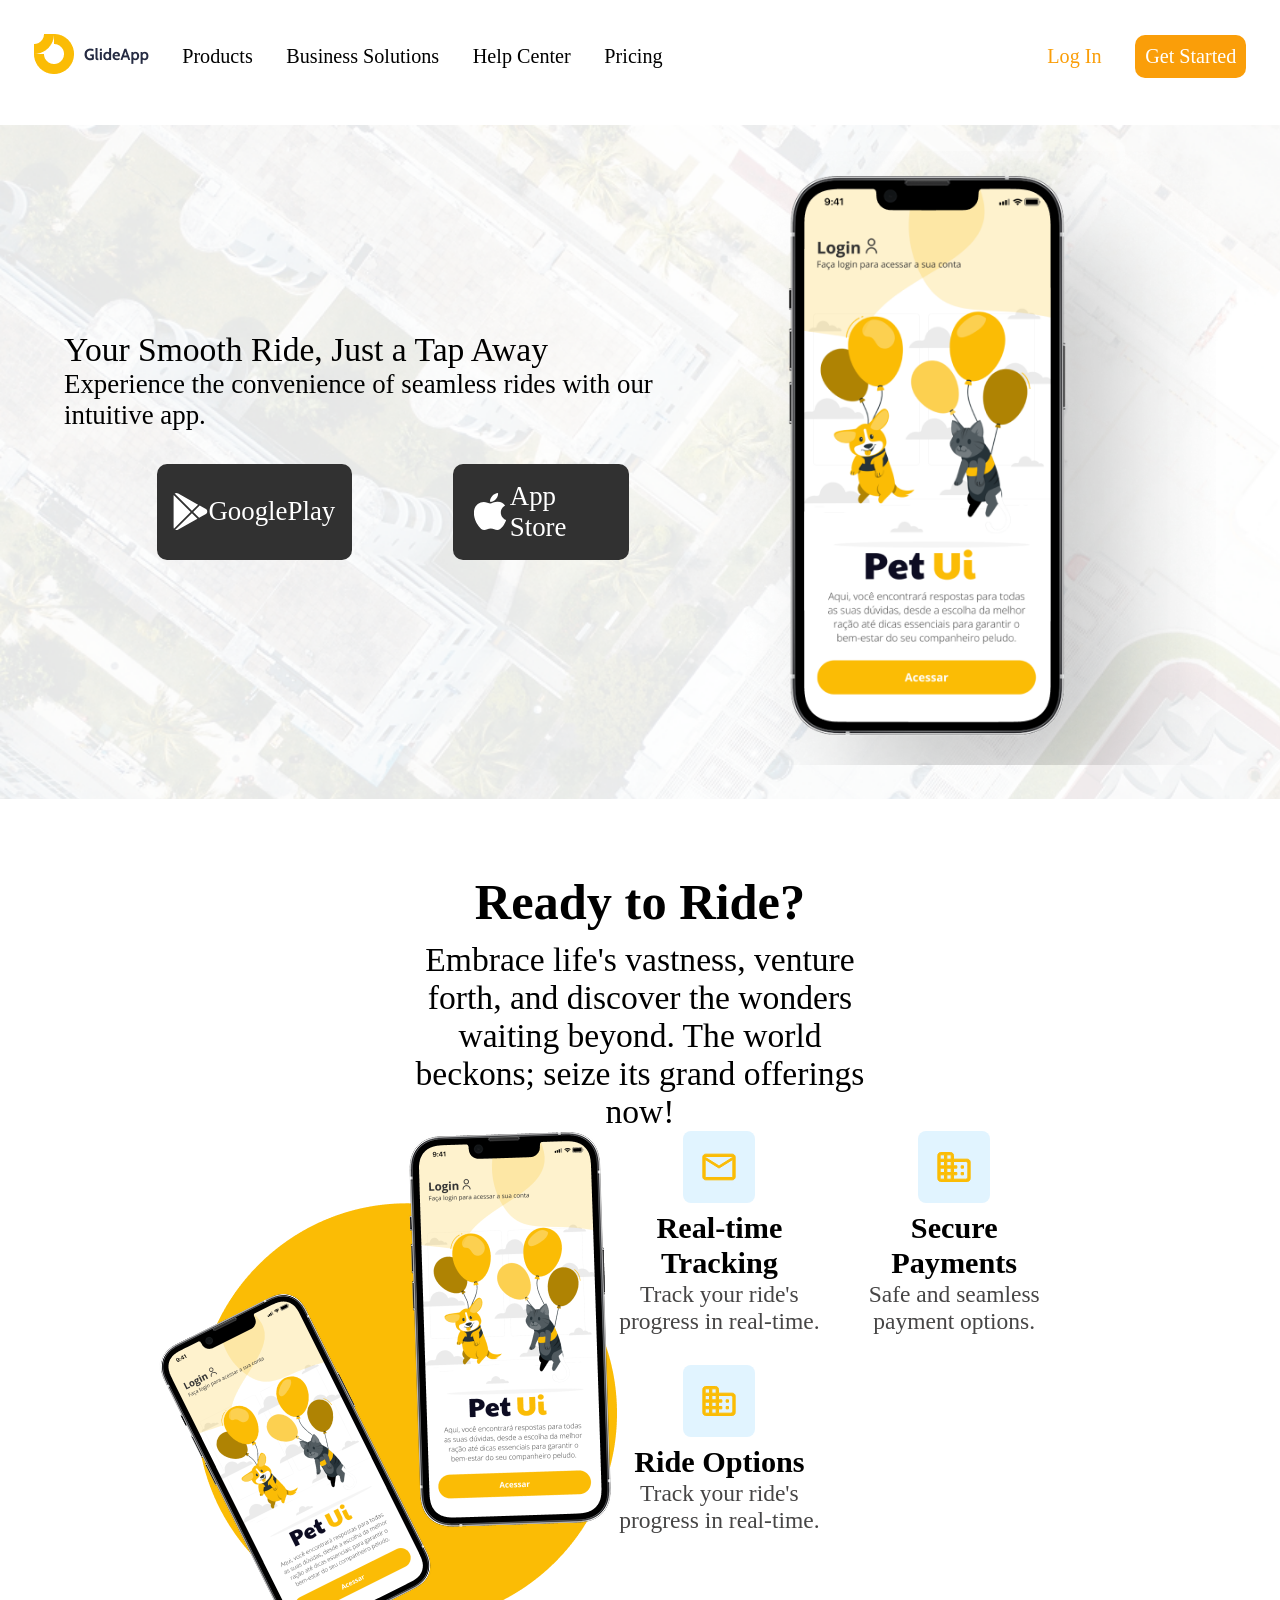
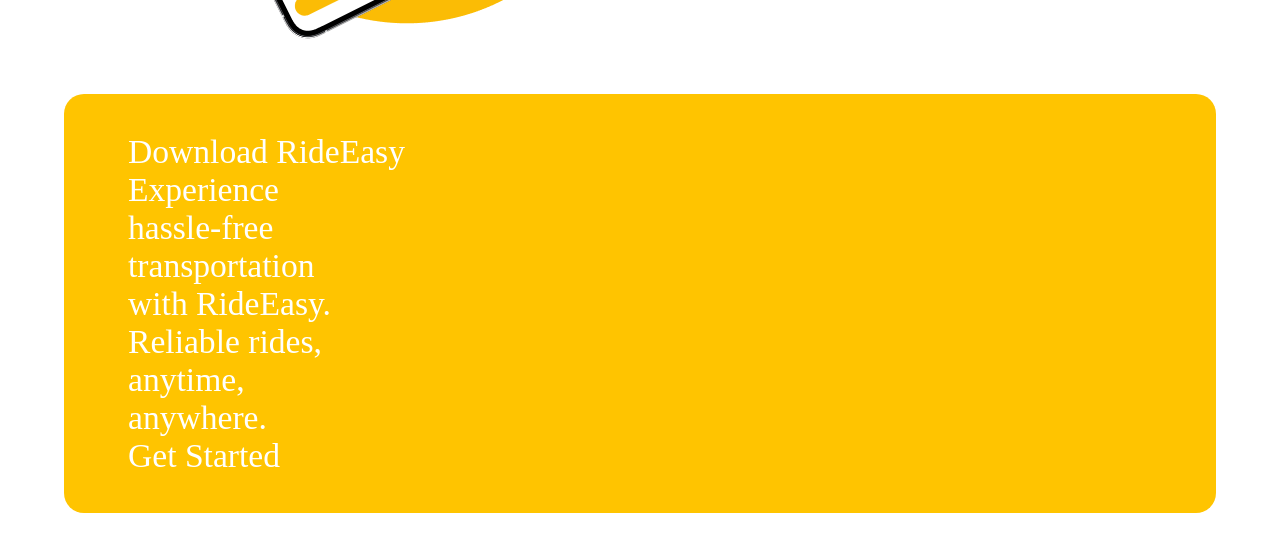
==== atv-taxi/index.html @ 40e9bbc4 "feat: taxi" ====
<!doctype html>
<html lang="en">
  <head>
    <meta charset="UTF-8" />
    <meta name="viewport" content="width=device-width, initial-scale=1.0" />
    <title>Atividade taxi</title>
    <link rel="stylesheet" href="css/reset.css" />
    <link rel="stylesheet" href="css/style.css" />
  </head>
  <body>
    <header>
      <nav>
        <ul>
          <li>
            <a href="index.html"><img src="images/logo-glide-app.png" alt /></a>
          </li>
          <li><a href="#"></a>Products</li>
          <li><a href="#"></a>Business Solutions</li>
          <li><a href="#"></a>Help Center</li>
          <li><a href="#"></a>Pricing</li>
        </ul>
        <ul>
          <li class="font-yellow"><a href="#">Log In</a></li>
          <li class="button-yellow"><a href="#">Get Started</a></li>
        </ul>
      </nav>
    </header>
    <main>
      <section class="banner">
        <div>
          <h1>Your Smooth Ride, Just a Tap Away</h1>
          <p>
            Experience the convenience of seamless rides with our intuitive app.
          </p>
          <p class="button">
                  <a href="#"><img src="images/icon-button-google.svg" alt="" /><span> GooglePlay</span></a>
                  <a href="#"><img src="images/icon-apple-ios.svg" alt="" /><span></span>App Store</span></a>
            </div>
              <div class="imge">
                  <img src="images/iphone-pet-ui.png" alt="" />
              </div>
          </p>
       
      </section>
      <section class="ready">
        <h2>Ready to Ride?</h2>
        <p>Embrace life's vastness, venture forth, and discover the wonders waiting beyond. The world beckons; seize its grand offerings now!</p>
        <div>
          <div class="imagem">
            <img src="images/smartphones-pet-uis.png" alt="imagem do app">

          </div>
          <div class="lista">
            <ul>
              <li>
                <img src="images/icon-back-blue-letter.svg" alt=" imagem carta">
                <h3>Real-time Tracking</h3>
                <p>Track your ride's progress in real-time.</p>
              </li>
                <li>
                <img src="images/icon-back-blue-building.svg" alt=" imagem construcao">
                <h3>Secure Payments</h3>
                <p>Safe and seamless payment options.</p>
              </li>
               </li>
                  <li>
                <img src="images/icon-back-blue-building.svg" alt=" imagem construcao">
                <h3>Ride Options</h3>
                <p>Track your ride's progress in real-time.</p>
              </li>
            </ul>

          </div>
        </div>

      </section>
      <section class="dow">
        <h2>Download RideEasy</h2>
        <p>Experience hassle-free transportation with RideEasy. Reliable rides, anytime, anywhere.</p>
        <a href="#">Get Started</a>

      </section>
    </main>
  </body>
</html>
---- atv-taxi/css/style.css ----
/* USO DIRETO */
html {
  font-size: clamp(1rem, calc(0.5rem + 2vw), 4rem);
}

/* === header === */

header {
    text-align: center;
    padding: 1rem 1rem;
    font-size: 0.9rem;
    align-items: center;
}

header li.font-yellow{
    color: rgb(250, 158, 9);
}

header li.button-yellow{
    background-color: rgb(250, 158, 9);;
    color: white;
    display: inline-block;
    padding: 10px;
    border-radius: 10px;
    align-items: ce
    ;
}
.banner{
    background: url(../images/background-banner.png) no-repeat ;
    background-size: auto 100%;
    padding: 2vw 5vw 2vw 5vw;
    margin: 5vw 0vw 5vw 0vw;
}
.banner p.button{
    display: flex;
    gap: 1rem;
    justify-content: center;
}
.banner p.button img{
    width: 30%;
    height: 70%;
}
.banner h1{
    font-size: 2rem;
}
.banner p{
    font-size: 0.75rem;
}
.banner a{
    display: flex;
    margin: 1rem;
    padding: 0.5rem;
    border-radius: 10px;
    background-color: rgb(49, 49, 49);
    color: white;
    align-items: center;

}


.ready div.imagem{
    display: none;
}
.ready{
    text-align: center;
    margin: 3vw 5vw 3vw 5vw;
}
.ready h2{
    font-size: 1.5rem;
    font-weight: 700;
    padding: 10px 0 10px 0;
}
.ready .lista ul li h3{
    font-size: 1.1rem;
    font-weight: 700;

}
.ready div.lista ul li p{
    color: rgb(70, 69, 69);
}
.dow{
    background-color: rgb(255, 196, 0);
    border-radius: 20px;
    margin: 3vw 5vw 3vw 5vw;
    color: white;
    padding: 10px ;
}





@media only screen and (min-width: 600px) {

    header nav{
        display: flex;
        justify-content: space-between;
    }

    header ul{
        display: flex;
        gap: 1rem;
    }
    header ul{
    text-align: center;
    padding: 0rem;
    font-size: 0.6rem;
    align-items: center;
}
.banner{
    background: url(../images/background-banner.png) no-repeat ;
    background-size: auto 150%;
    padding: 2vw 5vw 2vw 5vw;
    margin: 1vw 0vw 5vw 0vw;    
    display: flex;
    justify-content: space-around;
    align-items: center;

} 
.banner h1{
    font-size: 1rem;
}
.banner p{
    font-size: 0.8rem;
}
.banner a.button{
    display: flex;
    gap: 0.1rem;
    justify-content: center;
}
.banner p.button img{
    width: 30%;
    height: 60%;
}
.ready div.imagem{
    display: block;
}
.ready > p{
    padding: 0 30% 0 30%;
}
.ready > div {
    display: flex;
    justify-content: center;
}
.ready .lista ul li h3{
    font-size: 0.9rem;
    font-weight: 700;

}.ready .lista ul li p{
    font-size: 0.7rem;
    
}

.ready div.lista ul{
    display: flex;
    flex-wrap: wrap;
    gap: 30px;
    width: 40vw;
}
.ready div.lista ul li{
    width: 40%;
}
.dow {
    padding: 3vw 5vw;
    ba
}
.dow p{
    width: 20%;
}




    
 

	
}
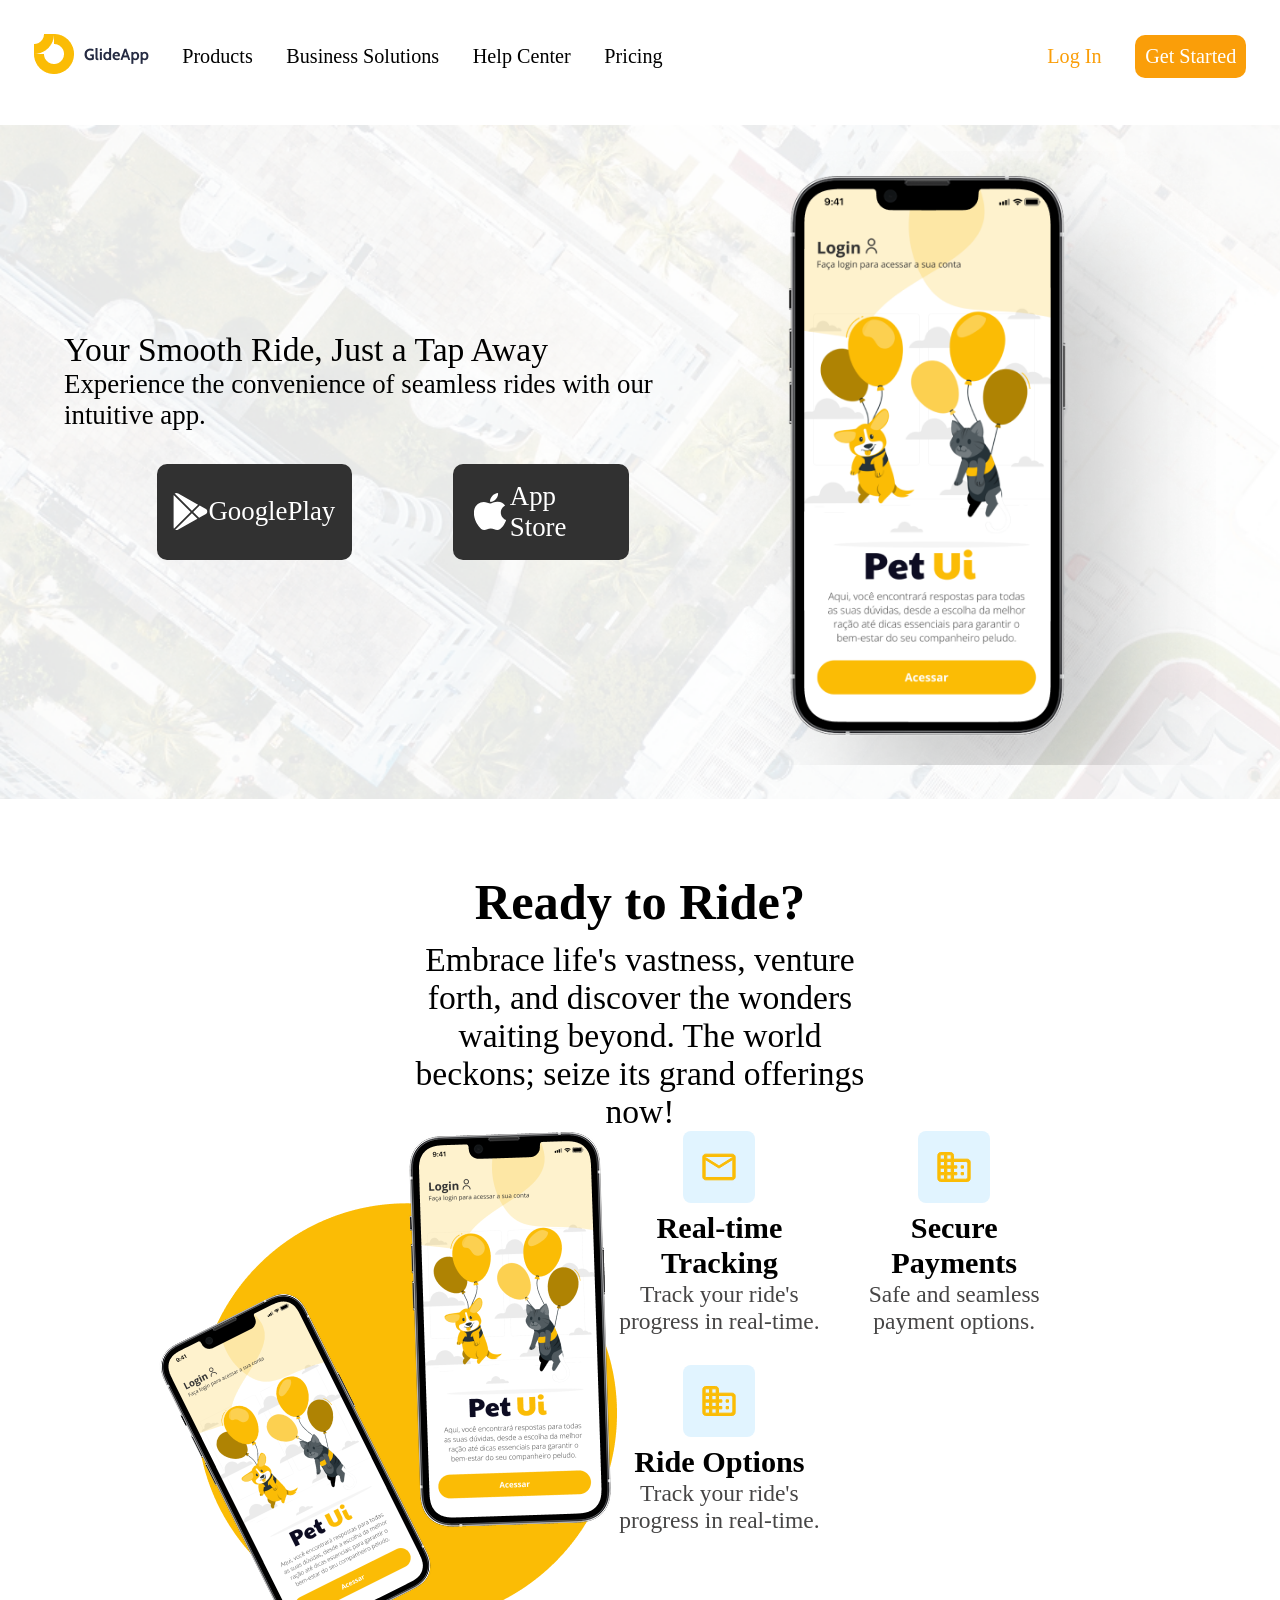
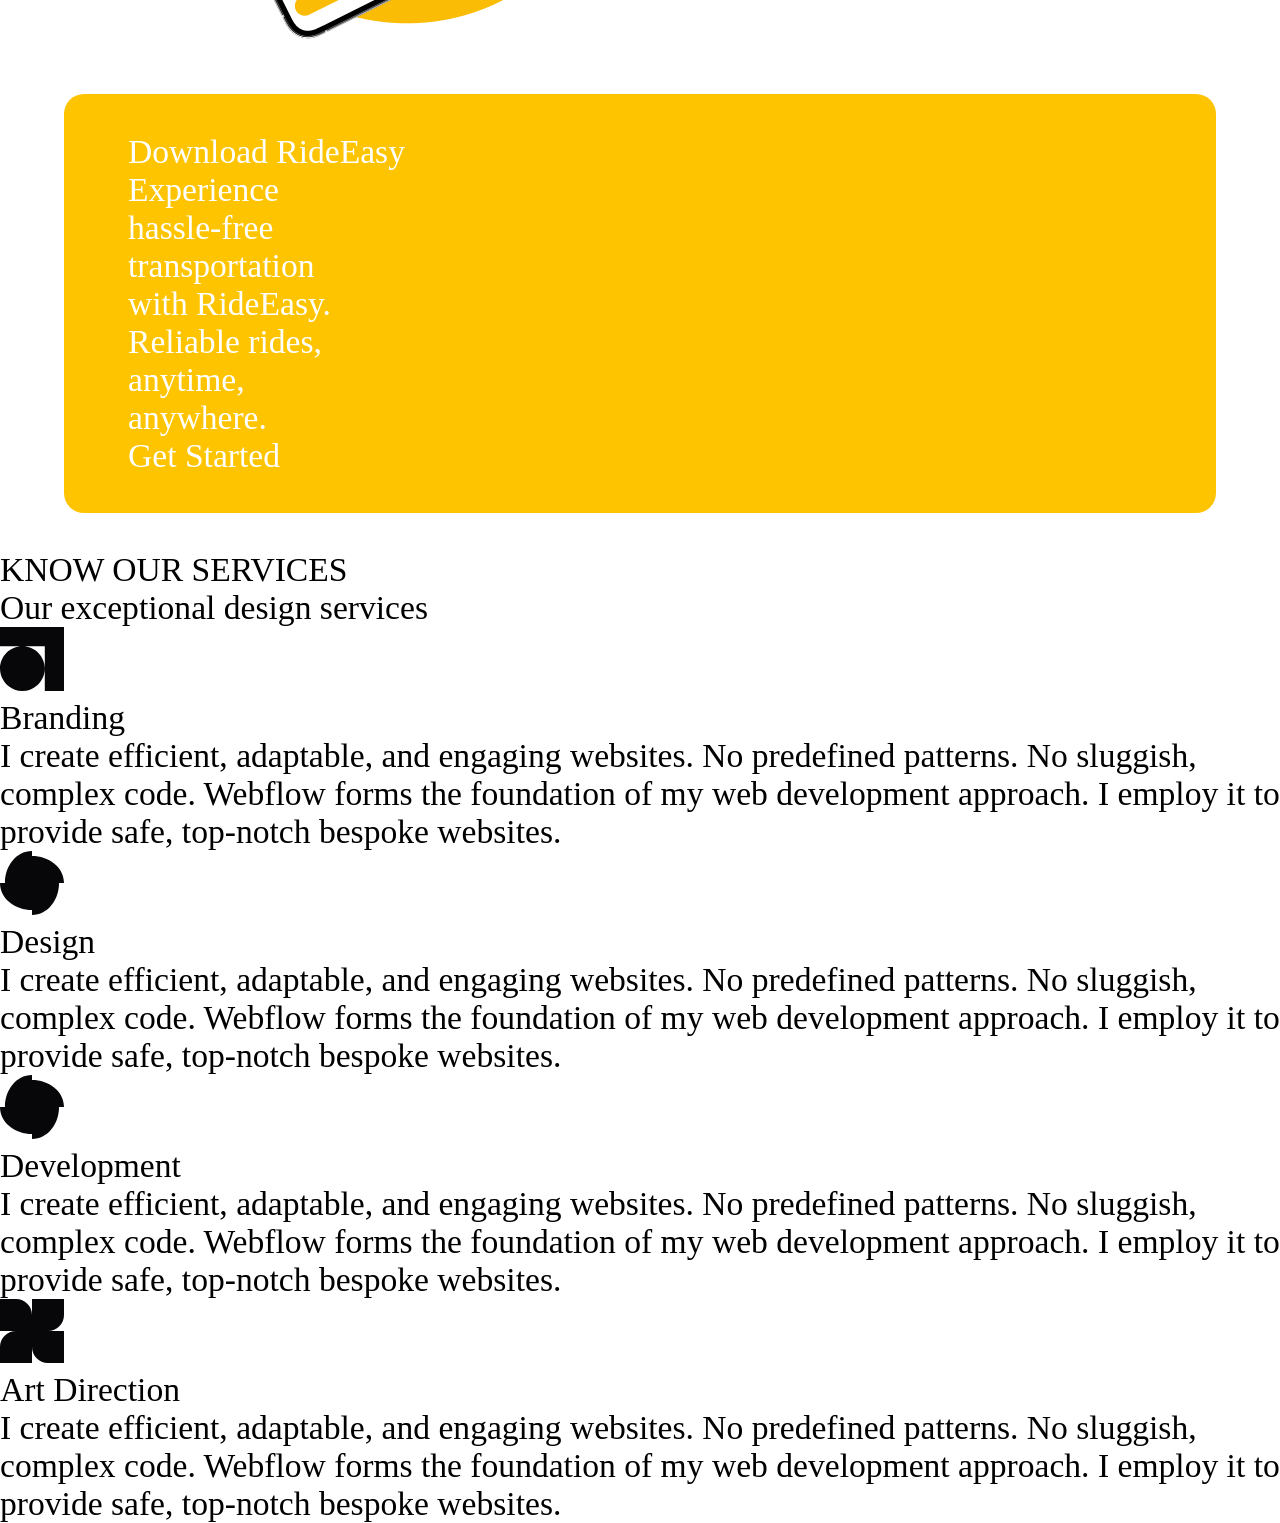
==== commit 38671ac5: "Add services section to index.html" ====
--- a/atv-taxi/index.html
+++ b/atv-taxi/index.html
@@ -77,7 +77,56 @@
       <section class="dow">
         <h2>Download RideEasy</h2>
         <p>Experience hassle-free transportation with RideEasy. Reliable rides, anytime, anywhere.</p>
-        <a href="#">Get Started</a>
+        <a href="#" class="btn">Get Started</a>
+
+      </section>
+      <section class="services">
+        <div class="txt">
+          <h2>KNOW OUR SERVICES</h2>
+          <p>
+            Our exceptional design services
+          </p>
+        </div>
+        <div>
+          <ul>
+            <li>
+              <img src="images/icon-brading.svg" alt="">
+              <h3>
+                Branding
+              </h3>
+              <p>
+                I create efficient, adaptable, and engaging websites. No predefined patterns. No sluggish, complex code. Webflow forms the foundation of my web development approach. I employ it to provide safe, top-notch bespoke websites.
+              </p>
+            </li>
+            <li>
+              <img src="images/icon-art.svg" alt="">
+              <h3>
+                Design
+              </h3>
+              <p>
+                I create efficient, adaptable, and engaging websites. No predefined patterns. No sluggish, complex code. Webflow forms the foundation of my web development approach. I employ it to provide safe, top-notch bespoke websites.
+              </p>
+            </li>
+            <li>
+              <img src="images/icon-art.svg" alt="">
+              <h3>
+                Development
+              </h3>
+              <p>
+                I create efficient, adaptable, and engaging websites. No predefined patterns. No sluggish, complex code. Webflow forms the foundation of my web development approach. I employ it to provide safe, top-notch bespoke websites.
+              </p>
+            </li>
+             <li>
+              <img src="images/icon-development.svg" alt="">
+              <h3>
+                Art Direction
+              </h3>
+              <p>
+               I create efficient, adaptable, and engaging websites. No predefined patterns. No sluggish, complex code. Webflow forms the foundation of my web development approach. I employ it to provide safe, top-notch bespoke websites.
+              </p>
+            </li>
+          </ul>
+        </div>
 
       </section>
     </main>
